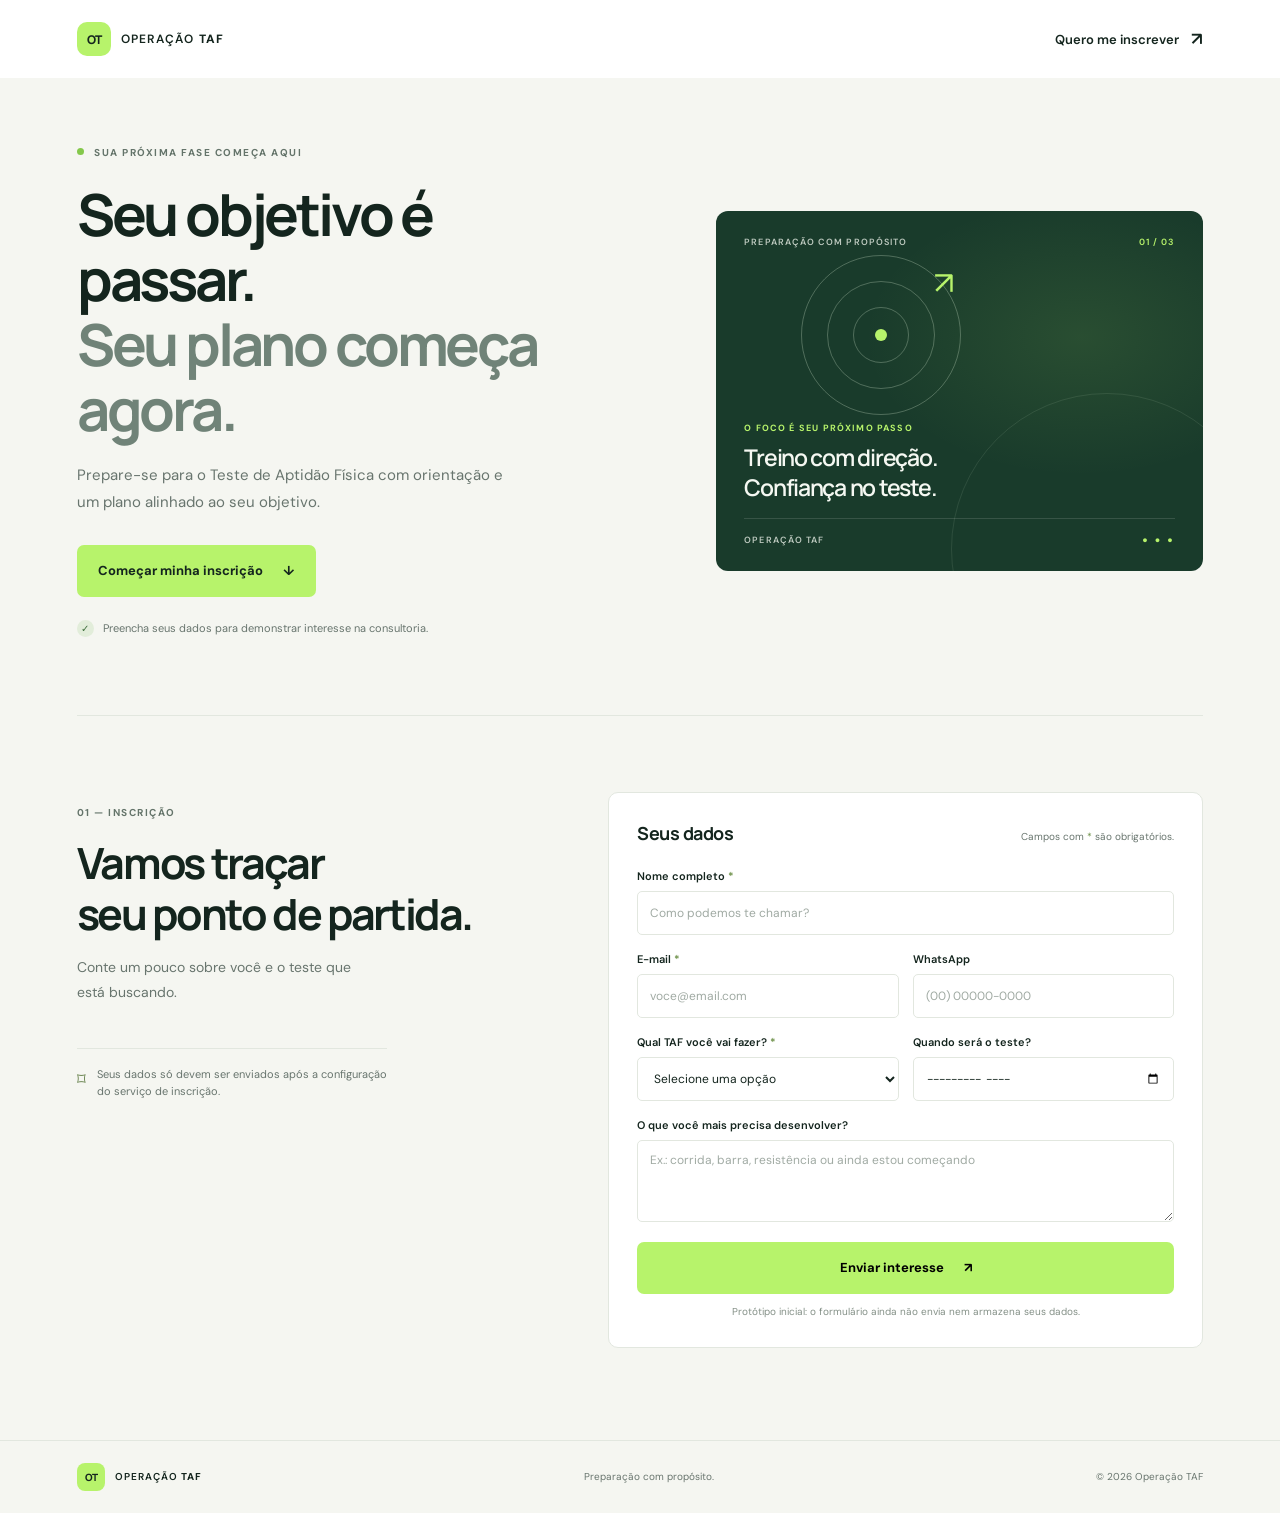
==== index.html @ 3fafdd6b "Criar protótipo inicial da inscrição" ====
<!doctype html>
<html lang="pt-BR">
  <head>
    <meta charset="UTF-8" />
    <meta name="viewport" content="width=device-width, initial-scale=1.0" />
    <meta
      name="description"
      content="Inscreva-se para receber orientação na sua preparação para o TAF."
    />
    <title>Operação TAF | Inscrição</title>
    <link rel="preconnect" href="https://fonts.googleapis.com" />
    <link rel="preconnect" href="https://fonts.gstatic.com" crossorigin />
    <link
      href="https://fonts.googleapis.com/css2?family=DM+Sans:wght@400;500;600;700&family=Manrope:wght@400;500;600;700;800&display=swap"
      rel="stylesheet"
    />
    <link rel="stylesheet" href="styles.css" />
    <script src="app.js" defer></script>
  </head>
  <body>
    <header class="site-header">
      <a class="brand" href="#" aria-label="Operação TAF - início">
        <span class="brand-mark" aria-hidden="true">OT</span>
        <span>OPERAÇÃO <strong>TAF</strong></span>
      </a>
      <a class="header-link" href="#inscricao">Quero me inscrever <span aria-hidden="true">↗</span></a>
    </header>

    <main>
      <section class="hero">
        <div class="hero-copy">
          <p class="eyebrow"><span class="status-dot"></span> SUA PRÓXIMA FASE COMEÇA AQUI</p>
          <h1>Seu objetivo é passar.<br /><span>Seu plano começa agora.</span></h1>
          <p class="hero-description">
            Prepare-se para o Teste de Aptidão Física com orientação e um plano
            alinhado ao seu objetivo.
          </p>
          <a class="button button-primary" href="#inscricao">
            Começar minha inscrição <span aria-hidden="true">↓</span>
          </a>
          <div class="hero-note">
            <span class="note-icon" aria-hidden="true">✓</span>
            <span>Preencha seus dados para demonstrar interesse na consultoria.</span>
          </div>
        </div>

        <aside class="hero-card" aria-label="Informações sobre a consultoria">
          <div class="card-topline"><span>PREPARAÇÃO COM PROPÓSITO</span><span>01 / 03</span></div>
          <div class="target-icon" aria-hidden="true">
            <span class="target-ring target-ring-outer"></span>
            <span class="target-ring target-ring-middle"></span>
            <span class="target-ring target-ring-inner"></span>
            <span class="target-center"></span>
            <span class="target-arrow">↗</span>
          </div>
          <p class="card-label">O FOCO É SEU PRÓXIMO PASSO</p>
          <h2>Treino com direção.<br />Confiança no teste.</h2>
          <div class="card-footer"><span>OPERAÇÃO TAF</span><span>● ● ●</span></div>
        </aside>
      </section>

      <section class="signup-section" id="inscricao">
        <div class="section-intro">
          <p class="eyebrow">01 — INSCRIÇÃO</p>
          <h2>Vamos traçar<br />seu ponto de partida.</h2>
          <p>Conte um pouco sobre você e o teste que está buscando.</p>
          <div class="privacy-note">
            <span aria-hidden="true">⌑</span>
            <span>Seus dados só devem ser enviados após a configuração do serviço de inscrição.</span>
          </div>
        </div>

        <form class="signup-form" id="signup-form">
          <div class="form-heading">
            <h3>Seus dados</h3>
            <p>Campos com <span aria-hidden="true">*</span> são obrigatórios.</p>
          </div>

          <label class="field">
            <span>Nome completo <span aria-hidden="true">*</span></span>
            <input name="name" autocomplete="name" placeholder="Como podemos te chamar?" required />
          </label>

          <div class="field-row">
            <label class="field">
              <span>E-mail <span aria-hidden="true">*</span></span>
              <input
                name="email"
                type="email"
                autocomplete="email"
                placeholder="voce@email.com"
                required
              />
            </label>
            <label class="field">
              <span>WhatsApp</span>
              <input
                name="phone"
                type="tel"
                autocomplete="tel"
                placeholder="(00) 00000-0000"
              />
            </label>
          </div>

          <div class="field-row">
            <label class="field">
              <span>Qual TAF você vai fazer? <span aria-hidden="true">*</span></span>
              <select name="exam" required>
                <option value="" disabled selected>Selecione uma opção</option>
                <option>Polícia Militar</option>
                <option>Polícia Civil</option>
                <option>Polícia Federal ou Rodoviária Federal</option>
                <option>Corpo de Bombeiros</option>
                <option>Forças Armadas</option>
                <option>Outro concurso</option>
                <option>Ainda estou pesquisando</option>
              </select>
            </label>
            <label class="field">
              <span>Quando será o teste?</span>
              <input name="exam-date" type="month" />
            </label>
          </div>

          <label class="field">
            <span>O que você mais precisa desenvolver?</span>
            <textarea
              name="goals"
              rows="3"
              placeholder="Ex.: corrida, barra, resistência ou ainda estou começando"
            ></textarea>
          </label>

          <button class="button button-submit" type="submit">
            Enviar interesse <span aria-hidden="true">↗</span>
          </button>
          <p class="form-status" id="form-status" role="status" aria-live="polite"></p>
          <p class="form-disclaimer">
            Protótipo inicial: o formulário ainda não envia nem armazena seus dados.
          </p>
        </form>
      </section>
    </main>

    <footer class="site-footer">
      <a class="brand footer-brand" href="#">
        <span class="brand-mark" aria-hidden="true">OT</span>
        <span>OPERAÇÃO <strong>TAF</strong></span>
      </a>
      <span>Preparação com propósito.</span>
      <span>© <span id="current-year"></span> Operação TAF</span>
    </footer>
  </body>
</html>
---- styles.css ----
:root {
  color-scheme: light;
  --ink: #14251e;
  --muted: #68756e;
  --green: #b7f36b;
  --green-dark: #193b2b;
  --paper: #f5f6f1;
  --line: #e2e7df;
  font-family: "DM Sans", sans-serif;
  font-synthesis: none;
  text-rendering: optimizeLegibility;
}

* {
  box-sizing: border-box;
}

html {
  scroll-behavior: smooth;
}

body {
  margin: 0;
  background: var(--paper);
  color: var(--ink);
}

a {
  color: inherit;
  text-decoration: none;
}

.site-header,
.site-footer {
  display: flex;
  align-items: center;
  justify-content: space-between;
  padding: 22px max(calc((100vw - 1160px) / 2), 6vw);
}

.site-header {
  background: #fff;
}

.brand {
  display: inline-flex;
  align-items: center;
  gap: 10px;
  font-size: 12px;
  font-weight: 600;
  letter-spacing: 0.1em;
}

.brand strong {
  font-weight: 800;
}

.brand-mark {
  display: grid;
  width: 34px;
  height: 34px;
  place-items: center;
  border-radius: 10px;
  background: var(--green);
  color: var(--ink);
  font-family: "Manrope", sans-serif;
  font-size: 12px;
  font-weight: 800;
  letter-spacing: -0.08em;
}

.header-link {
  display: inline-flex;
  gap: 12px;
  align-items: center;
  font-size: 13px;
  font-weight: 600;
}

.header-link span {
  font-size: 18px;
}

.hero,
.signup-section {
  width: min(1160px, 88vw);
  margin: 0 auto;
}

.hero {
  display: grid;
  grid-template-columns: 1.05fr 0.95fr;
  align-items: center;
  gap: 9%;
  min-height: 570px;
  padding: 68px 0 78px;
}

.eyebrow {
  margin: 0 0 23px;
  color: #64746a;
  font-size: 10px;
  font-weight: 700;
  letter-spacing: 0.15em;
}

.status-dot {
  display: inline-block;
  width: 7px;
  height: 7px;
  margin-right: 7px;
  border-radius: 50%;
  background: #84c84b;
  vertical-align: 1px;
}

h1,
h2,
h3,
p {
  margin-top: 0;
}

h1,
.section-intro h2,
.hero-card h2 {
  font-family: "Manrope", sans-serif;
  letter-spacing: -0.055em;
}

h1 {
  margin-bottom: 20px;
  font-size: clamp(38px, 5vw, 58px);
  font-weight: 700;
  line-height: 1.12;
}

h1 span {
  color: #708378;
}

.hero-description {
  max-width: 430px;
  margin-bottom: 29px;
  color: var(--muted);
  font-size: 15px;
  line-height: 1.8;
}

.button {
  display: inline-flex;
  min-height: 52px;
  align-items: center;
  justify-content: center;
  gap: 20px;
  border: 0;
  border-radius: 7px;
  cursor: pointer;
  font: inherit;
  font-size: 13px;
  font-weight: 700;
  transition: transform 160ms ease, background 160ms ease;
}

.button:hover {
  transform: translateY(-2px);
}

.button-primary {
  padding: 0 21px;
  background: var(--green);
}

.button-primary:hover,
.button-submit:hover {
  background: #a7e95a;
}

.hero-note {
  display: flex;
  align-items: center;
  gap: 9px;
  margin-top: 23px;
  color: var(--muted);
  font-size: 11px;
}

.note-icon {
  display: grid;
  width: 17px;
  height: 17px;
  place-items: center;
  border-radius: 50%;
  background: #e2edda;
  color: #3e6e3c;
  font-size: 10px;
}

.hero-card {
  position: relative;
  display: flex;
  min-height: 360px;
  flex-direction: column;
  justify-content: space-between;
  overflow: hidden;
  padding: 25px 28px;
  border-radius: 12px;
  background:
    radial-gradient(ellipse at 75% 35%, rgb(183 243 107 / 10%), transparent 42%),
    #193b2b;
  color: #f5f8f2;
}

.hero-card::after {
  position: absolute;
  right: -60px;
  bottom: -134px;
  width: 310px;
  height: 310px;
  border: 1px solid rgb(226 245 215 / 10%);
  border-radius: 50%;
  content: "";
}

.card-topline,
.card-footer {
  display: flex;
  justify-content: space-between;
  color: #bdc9bf;
  font-size: 9px;
  font-weight: 600;
  letter-spacing: 0.12em;
}

.card-topline span:last-child {
  color: var(--green);
}

.target-icon {
  position: relative;
  width: 170px;
  height: 170px;
  margin: 0 auto 0 12%;
}

.target-ring,
.target-center {
  position: absolute;
  top: 50%;
  left: 50%;
  border: 1px solid rgb(222 239 215 / 28%);
  border-radius: 50%;
  transform: translate(-50%, -50%);
}

.target-ring-outer {
  width: 160px;
  height: 160px;
}

.target-ring-middle {
  width: 108px;
  height: 108px;
}

.target-ring-inner {
  width: 56px;
  height: 56px;
}

.target-center {
  width: 12px;
  height: 12px;
  border: 0;
  background: var(--green);
}

.target-arrow {
  position: absolute;
  top: 12px;
  right: 12px;
  color: var(--green);
  font-size: 32px;
}

.card-label {
  margin: 0 0 8px;
  color: var(--green);
  font-size: 9px;
  font-weight: 700;
  letter-spacing: 0.13em;
}

.hero-card h2 {
  margin-bottom: 14px;
  font-size: 23px;
  font-weight: 600;
  line-height: 1.3;
}

.card-footer {
  padding-top: 15px;
  border-top: 1px solid rgb(255 255 255 / 13%);
}

.card-footer span:last-child {
  color: var(--green);
  letter-spacing: 0.28em;
}

.signup-section {
  display: grid;
  grid-template-columns: 0.8fr 1.2fr;
  gap: 12%;
  padding: 76px 0 92px;
  border-top: 1px solid var(--line);
}

.section-intro {
  padding-top: 14px;
}

.section-intro .eyebrow {
  margin-bottom: 19px;
}

.section-intro h2 {
  margin-bottom: 16px;
  font-size: clamp(32px, 4vw, 43px);
  font-weight: 700;
  line-height: 1.18;
}

.section-intro > p:not(.eyebrow) {
  max-width: 300px;
  color: var(--muted);
  font-size: 14px;
  line-height: 1.8;
}

.privacy-note {
  display: flex;
  max-width: 310px;
  gap: 11px;
  margin-top: 42px;
  padding-top: 17px;
  border-top: 1px solid var(--line);
  color: var(--muted);
  font-size: 11px;
  line-height: 1.6;
}

.privacy-note span:first-child {
  color: #68834e;
  font-size: 17px;
}

.signup-form {
  padding: 28px;
  border: 1px solid var(--line);
  border-radius: 10px;
  background: #fff;
}

.form-heading {
  display: flex;
  align-items: baseline;
  justify-content: space-between;
  gap: 12px;
  margin-bottom: 24px;
}

.form-heading h3 {
  margin-bottom: 0;
  font-family: "Manrope", sans-serif;
  font-size: 18px;
  letter-spacing: -0.03em;
}

.form-heading p,
.form-heading p span {
  margin-bottom: 0;
  color: var(--muted);
  font-size: 10px;
}

.form-heading p span,
.field > span span {
  color: #688d42;
}

.field-row {
  display: grid;
  grid-template-columns: 1fr 1fr;
  gap: 14px;
}

.field {
  display: flex;
  min-width: 0;
  flex-direction: column;
  gap: 8px;
  margin-bottom: 17px;
}

.field > span {
  font-size: 11px;
  font-weight: 600;
}

.field input,
.field select,
.field textarea {
  width: 100%;
  min-height: 44px;
  padding: 11px 12px;
  border: 1px solid #e2e7df;
  border-radius: 5px;
  outline: none;
  background: #fff;
  color: var(--ink);
  font: inherit;
  font-size: 12px;
}

.field textarea {
  min-height: 82px;
  resize: vertical;
}

.field input::placeholder,
.field textarea::placeholder {
  color: #a0aaa3;
}

.field input:focus,
.field select:focus,
.field textarea:focus {
  border-color: #8ebc5d;
  box-shadow: 0 0 0 3px rgb(142 188 93 / 15%);
}

.button-submit {
  width: 100%;
  margin-top: 3px;
  background: var(--green);
}

.form-status {
  margin: 12px 0 0;
  color: #8a4c23;
  font-size: 12px;
  line-height: 1.5;
}

.form-status:empty {
  display: none;
}

.form-disclaimer {
  margin: 10px 0 0;
  color: #849087;
  font-size: 10px;
  line-height: 1.5;
  text-align: center;
}

.site-footer {
  border-top: 1px solid var(--line);
  color: var(--muted);
  font-size: 10px;
}

.footer-brand {
  color: var(--ink);
  font-size: 10px;
}

.footer-brand .brand-mark {
  width: 28px;
  height: 28px;
  border-radius: 8px;
  font-size: 10px;
}

@media (max-width: 760px) {
  .site-header,
  .site-footer {
    padding-right: 6vw;
    padding-left: 6vw;
  }

  .hero {
    grid-template-columns: 1fr;
    gap: 40px;
    padding-top: 55px;
  }

  .hero-card {
    min-height: 330px;
  }

  .signup-section {
    grid-template-columns: 1fr;
    gap: 30px;
    padding: 58px 0 70px;
  }

  .privacy-note {
    margin-top: 24px;
  }
}

@media (max-width: 480px) {
  .header-link {
    font-size: 11px;
  }

  .brand {
    font-size: 10px;
  }

  .brand-mark {
    width: 30px;
    height: 30px;
  }

  .hero {
    min-height: auto;
    padding-bottom: 54px;
  }

  .hero-card {
    min-height: 310px;
    padding: 22px;
  }

  .field-row {
    grid-template-columns: 1fr;
    gap: 0;
  }

  .signup-form {
    padding: 20px;
  }

  .form-heading {
    align-items: flex-start;
    flex-direction: column;
    gap: 7px;
  }

  .site-footer {
    flex-wrap: wrap;
    gap: 13px;
  }
}

@media (prefers-reduced-motion: reduce) {
  *,
  *::before,
  *::after {
    scroll-behavior: auto !important;
    transition-duration: 0.01ms !important;
  }
}
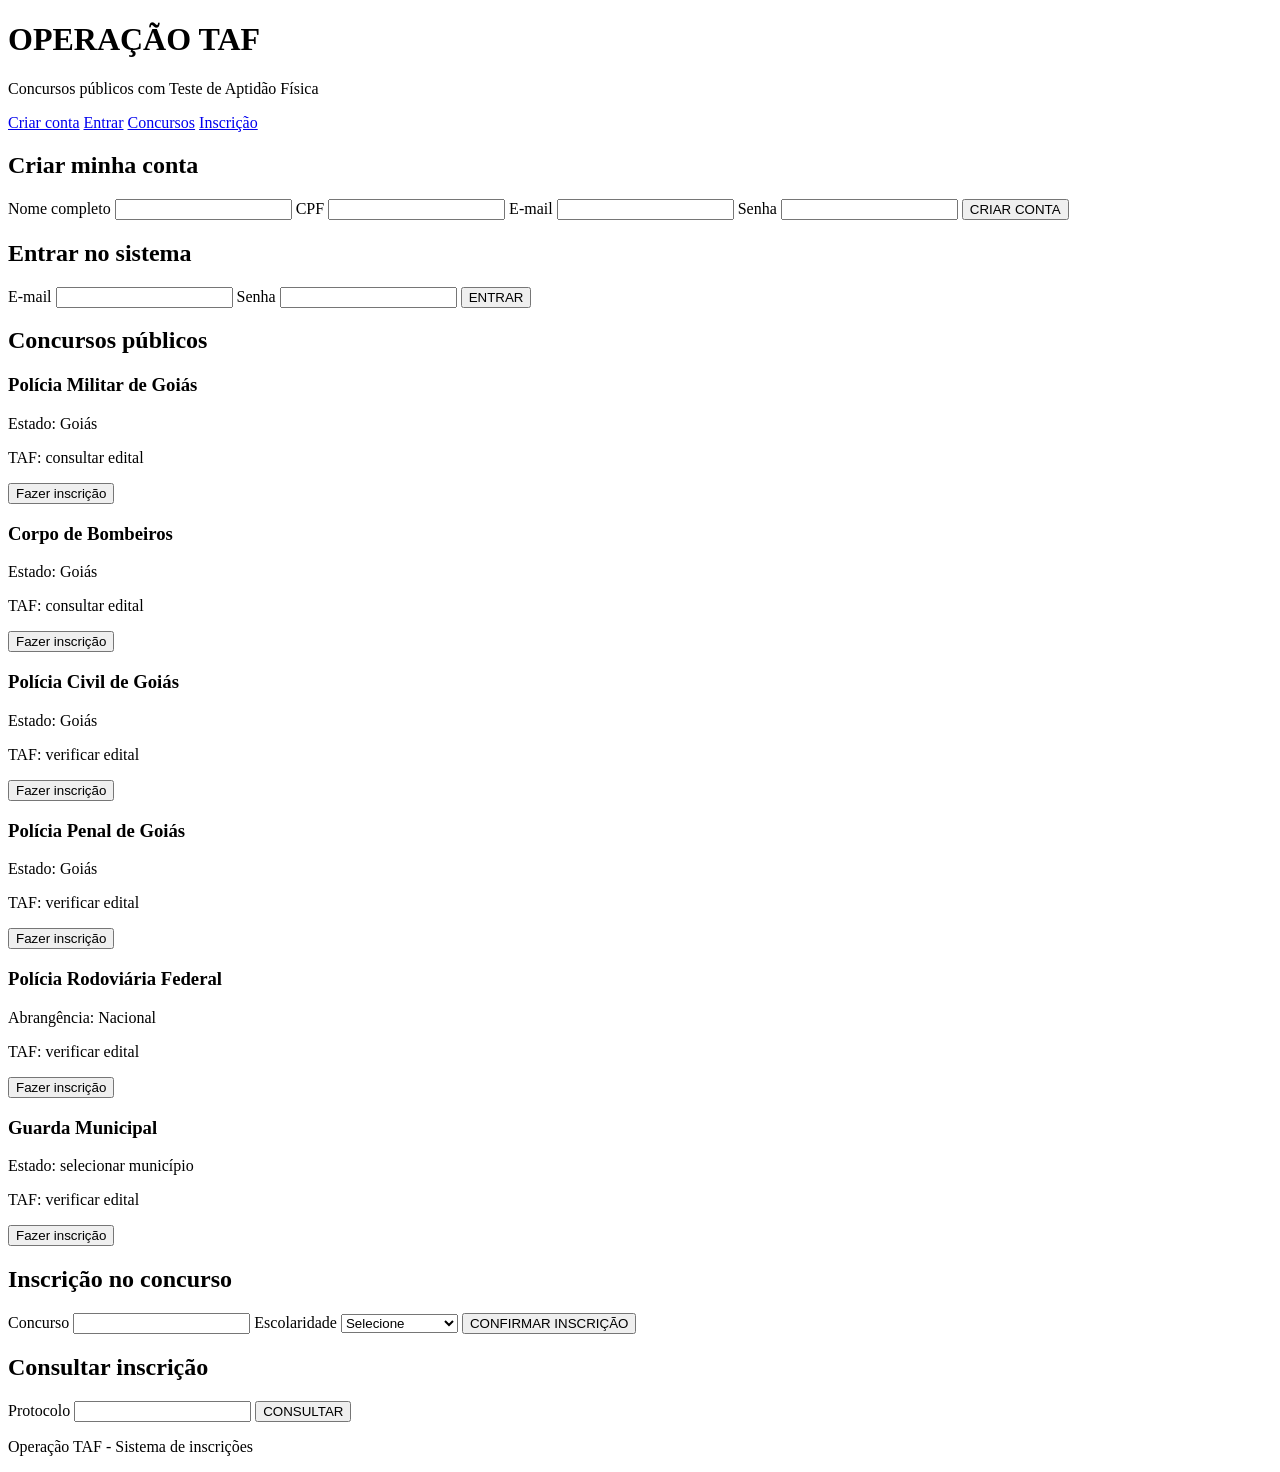
==== commit ef072d28: "Atualizar página com lista de concursos TAF" ====
--- a/index.html
+++ b/index.html
@@ -1,155 +1,210 @@
-<!doctype html>
+
+<!DOCTYPE html>
 <html lang="pt-BR">
-  <head>
-    <meta charset="UTF-8" />
-    <meta name="viewport" content="width=device-width, initial-scale=1.0" />
-    <meta
-      name="description"
-      content="Inscreva-se para receber orientação na sua preparação para o TAF."
-    />
-    <title>Operação TAF | Inscrição</title>
-    <link rel="preconnect" href="https://fonts.googleapis.com" />
-    <link rel="preconnect" href="https://fonts.gstatic.com" crossorigin />
-    <link
-      href="https://fonts.googleapis.com/css2?family=DM+Sans:wght@400;500;600;700&family=Manrope:wght@400;500;600;700;800&display=swap"
-      rel="stylesheet"
-    />
-    <link rel="stylesheet" href="styles.css" />
-    <script src="app.js" defer></script>
-  </head>
-  <body>
-    <header class="site-header">
-      <a class="brand" href="#" aria-label="Operação TAF - início">
-        <span class="brand-mark" aria-hidden="true">OT</span>
-        <span>OPERAÇÃO <strong>TAF</strong></span>
-      </a>
-      <a class="header-link" href="#inscricao">Quero me inscrever <span aria-hidden="true">↗</span></a>
-    </header>
-
-    <main>
-      <section class="hero">
-        <div class="hero-copy">
-          <p class="eyebrow"><span class="status-dot"></span> SUA PRÓXIMA FASE COMEÇA AQUI</p>
-          <h1>Seu objetivo é passar.<br /><span>Seu plano começa agora.</span></h1>
-          <p class="hero-description">
-            Prepare-se para o Teste de Aptidão Física com orientação e um plano
-            alinhado ao seu objetivo.
-          </p>
-          <a class="button button-primary" href="#inscricao">
-            Começar minha inscrição <span aria-hidden="true">↓</span>
-          </a>
-          <div class="hero-note">
-            <span class="note-icon" aria-hidden="true">✓</span>
-            <span>Preencha seus dados para demonstrar interesse na consultoria.</span>
-          </div>
-        </div>
-
-        <aside class="hero-card" aria-label="Informações sobre a consultoria">
-          <div class="card-topline"><span>PREPARAÇÃO COM PROPÓSITO</span><span>01 / 03</span></div>
-          <div class="target-icon" aria-hidden="true">
-            <span class="target-ring target-ring-outer"></span>
-            <span class="target-ring target-ring-middle"></span>
-            <span class="target-ring target-ring-inner"></span>
-            <span class="target-center"></span>
-            <span class="target-arrow">↗</span>
-          </div>
-          <p class="card-label">O FOCO É SEU PRÓXIMO PASSO</p>
-          <h2>Treino com direção.<br />Confiança no teste.</h2>
-          <div class="card-footer"><span>OPERAÇÃO TAF</span><span>● ● ●</span></div>
-        </aside>
-      </section>
-
-      <section class="signup-section" id="inscricao">
-        <div class="section-intro">
-          <p class="eyebrow">01 — INSCRIÇÃO</p>
-          <h2>Vamos traçar<br />seu ponto de partida.</h2>
-          <p>Conte um pouco sobre você e o teste que está buscando.</p>
-          <div class="privacy-note">
-            <span aria-hidden="true">⌑</span>
-            <span>Seus dados só devem ser enviados após a configuração do serviço de inscrição.</span>
-          </div>
-        </div>
-
-        <form class="signup-form" id="signup-form">
-          <div class="form-heading">
-            <h3>Seus dados</h3>
-            <p>Campos com <span aria-hidden="true">*</span> são obrigatórios.</p>
-          </div>
-
-          <label class="field">
-            <span>Nome completo <span aria-hidden="true">*</span></span>
-            <input name="name" autocomplete="name" placeholder="Como podemos te chamar?" required />
-          </label>
-
-          <div class="field-row">
-            <label class="field">
-              <span>E-mail <span aria-hidden="true">*</span></span>
-              <input
-                name="email"
-                type="email"
-                autocomplete="email"
-                placeholder="voce@email.com"
-                required
-              />
-            </label>
-            <label class="field">
-              <span>WhatsApp</span>
-              <input
-                name="phone"
-                type="tel"
-                autocomplete="tel"
-                placeholder="(00) 00000-0000"
-              />
-            </label>
-          </div>
-
-          <div class="field-row">
-            <label class="field">
-              <span>Qual TAF você vai fazer? <span aria-hidden="true">*</span></span>
-              <select name="exam" required>
-                <option value="" disabled selected>Selecione uma opção</option>
-                <option>Polícia Militar</option>
-                <option>Polícia Civil</option>
-                <option>Polícia Federal ou Rodoviária Federal</option>
-                <option>Corpo de Bombeiros</option>
-                <option>Forças Armadas</option>
-                <option>Outro concurso</option>
-                <option>Ainda estou pesquisando</option>
-              </select>
-            </label>
-            <label class="field">
-              <span>Quando será o teste?</span>
-              <input name="exam-date" type="month" />
-            </label>
-          </div>
-
-          <label class="field">
-            <span>O que você mais precisa desenvolver?</span>
-            <textarea
-              name="goals"
-              rows="3"
-              placeholder="Ex.: corrida, barra, resistência ou ainda estou começando"
-            ></textarea>
-          </label>
-
-          <button class="button button-submit" type="submit">
-            Enviar interesse <span aria-hidden="true">↗</span>
-          </button>
-          <p class="form-status" id="form-status" role="status" aria-live="polite"></p>
-          <p class="form-disclaimer">
-            Protótipo inicial: o formulário ainda não envia nem armazena seus dados.
-          </p>
-        </form>
-      </section>
-    </main>
-
-    <footer class="site-footer">
-      <a class="brand footer-brand" href="#">
-        <span class="brand-mark" aria-hidden="true">OT</span>
-        <span>OPERAÇÃO <strong>TAF</strong></span>
-      </a>
-      <span>Preparação com propósito.</span>
-      <span>© <span id="current-year"></span> Operação TAF</span>
-    </footer>
-  </body>
+<head>
+    <meta charset="UTF-8">
+    <meta name="viewport" content="width=device-width, initial-scale=1.0">
+
+    <title>Operação TAF</title>
+
+    <link rel="stylesheet" href="style.css">
+</head>
+
+<body>
+
+<header>
+    <h1>OPERAÇÃO <span>TAF</span></h1>
+    <p>Concursos públicos com Teste de Aptidão Física</p>
+</header>
+
+<nav>
+    <a href="#cadastro">Criar conta</a>
+    <a href="#login">Entrar</a>
+    <a href="#concursos">Concursos</a>
+    <a href="#inscricao">Inscrição</a>
+</nav>
+
+<main>
+
+    <!-- CADASTRO PRÓPRIO -->
+    <section id="cadastro">
+        <h2>Criar minha conta</h2>
+
+        <form id="formCadastro">
+
+            <label>Nome completo</label>
+            <input name="nome" required>
+
+            <label>CPF</label>
+            <input name="cpf" required maxlength="14">
+
+            <label>E-mail</label>
+            <input name="email" type="email" required>
+
+            <label>Senha</label>
+            <input name="senha" type="password"
+                   minlength="8" required>
+
+            <button type="submit">
+                CRIAR CONTA
+            </button>
+
+        </form>
+
+        <div id="mensagemCadastro"></div>
+    </section>
+
+    <!-- LOGIN PRÓPRIO -->
+    <section id="login">
+        <h2>Entrar no sistema</h2>
+
+        <form id="formLogin">
+
+            <label>E-mail</label>
+            <input name="email" type="email" required>
+
+            <label>Senha</label>
+            <input name="senha" type="password" required>
+
+            <button type="submit">
+                ENTRAR
+            </button>
+
+        </form>
+
+        <div id="mensagemLogin"></div>
+    </section>
+
+    <!-- CONCURSOS -->
+    <section id="concursos">
+        <h2>Concursos públicos</h2>
+
+        <article class="card">
+            <h3>Polícia Militar de Goiás</h3>
+            <p>Estado: Goiás</p>
+            <p>TAF: consultar edital</p>
+
+            <button onclick="selecionarConcurso(
+                'Polícia Militar de Goiás'
+            )">
+                Fazer inscrição
+            </button>
+        </article>
+
+        <article class="card">
+            <h3>Corpo de Bombeiros</h3>
+            <p>Estado: Goiás</p>
+            <p>TAF: consultar edital</p>
+
+            <button onclick="selecionarConcurso(
+                'Corpo de Bombeiros'
+            )">
+                Fazer inscrição
+            </button>
+        </article>
+
+        <article class="card">
+            <h3>Polícia Civil de Goiás</h3>
+            <p>Estado: Goiás</p>
+            <p>TAF: verificar edital</p>
+
+            <button onclick="selecionarConcurso(
+                'Polícia Civil de Goiás'
+            )">
+                Fazer inscrição
+            </button>
+        </article>
+
+        <article class="card">
+            <h3>Polícia Penal de Goiás</h3>
+            <p>Estado: Goiás</p>
+            <p>TAF: verificar edital</p>
+
+            <button onclick="selecionarConcurso(
+                'Polícia Penal de Goiás'
+            )">
+                Fazer inscrição
+            </button>
+        </article>
+
+        <article class="card">
+            <h3>Polícia Rodoviária Federal</h3>
+            <p>Abrangência: Nacional</p>
+            <p>TAF: verificar edital</p>
+
+            <button onclick="selecionarConcurso(
+                'Polícia Rodoviária Federal'
+            )">
+                Fazer inscrição
+            </button>
+        </article>
+
+        <article class="card">
+            <h3>Guarda Municipal</h3>
+            <p>Estado: selecionar município</p>
+            <p>TAF: verificar edital</p>
+
+            <button onclick="selecionarConcurso(
+                'Guarda Municipal'
+            )">
+                Fazer inscrição
+            </button>
+        </article>
+    </section>
+
+    <!-- INSCRIÇÃO -->
+    <section id="inscricao">
+        <h2>Inscrição no concurso</h2>
+
+        <form id="formInscricao">
+
+            <label>Concurso</label>
+            <input id="concurso" name="concurso"
+                   readonly required>
+
+            <label>Escolaridade</label>
+
+            <select name="escolaridade" required>
+                <option value="">Selecione</option>
+                <option>Ensino Médio</option>
+                <option>Ensino Superior</option>
+            </select>
+
+            <button type="submit">
+                CONFIRMAR INSCRIÇÃO
+            </button>
+
+        </form>
+
+        <div id="mensagemInscricao"></div>
+    </section>
+
+    <!-- CONSULTA -->
+    <section id="consulta">
+        <h2>Consultar inscrição</h2>
+
+        <form id="formConsulta">
+
+            <label>Protocolo</label>
+
+            <input name="protocolo" required>
+
+            <button type="submit">
+                CONSULTAR
+            </button>
+
+        </form>
+
+        <div id="resultadoConsulta"></div>
+    </section>
+
+</main>
+
+<footer>
+    <p>Operação TAF - Sistema de inscrições</p>
+</footer>
+
+<script src="script.js"></script>
+
+</body>
 </html>
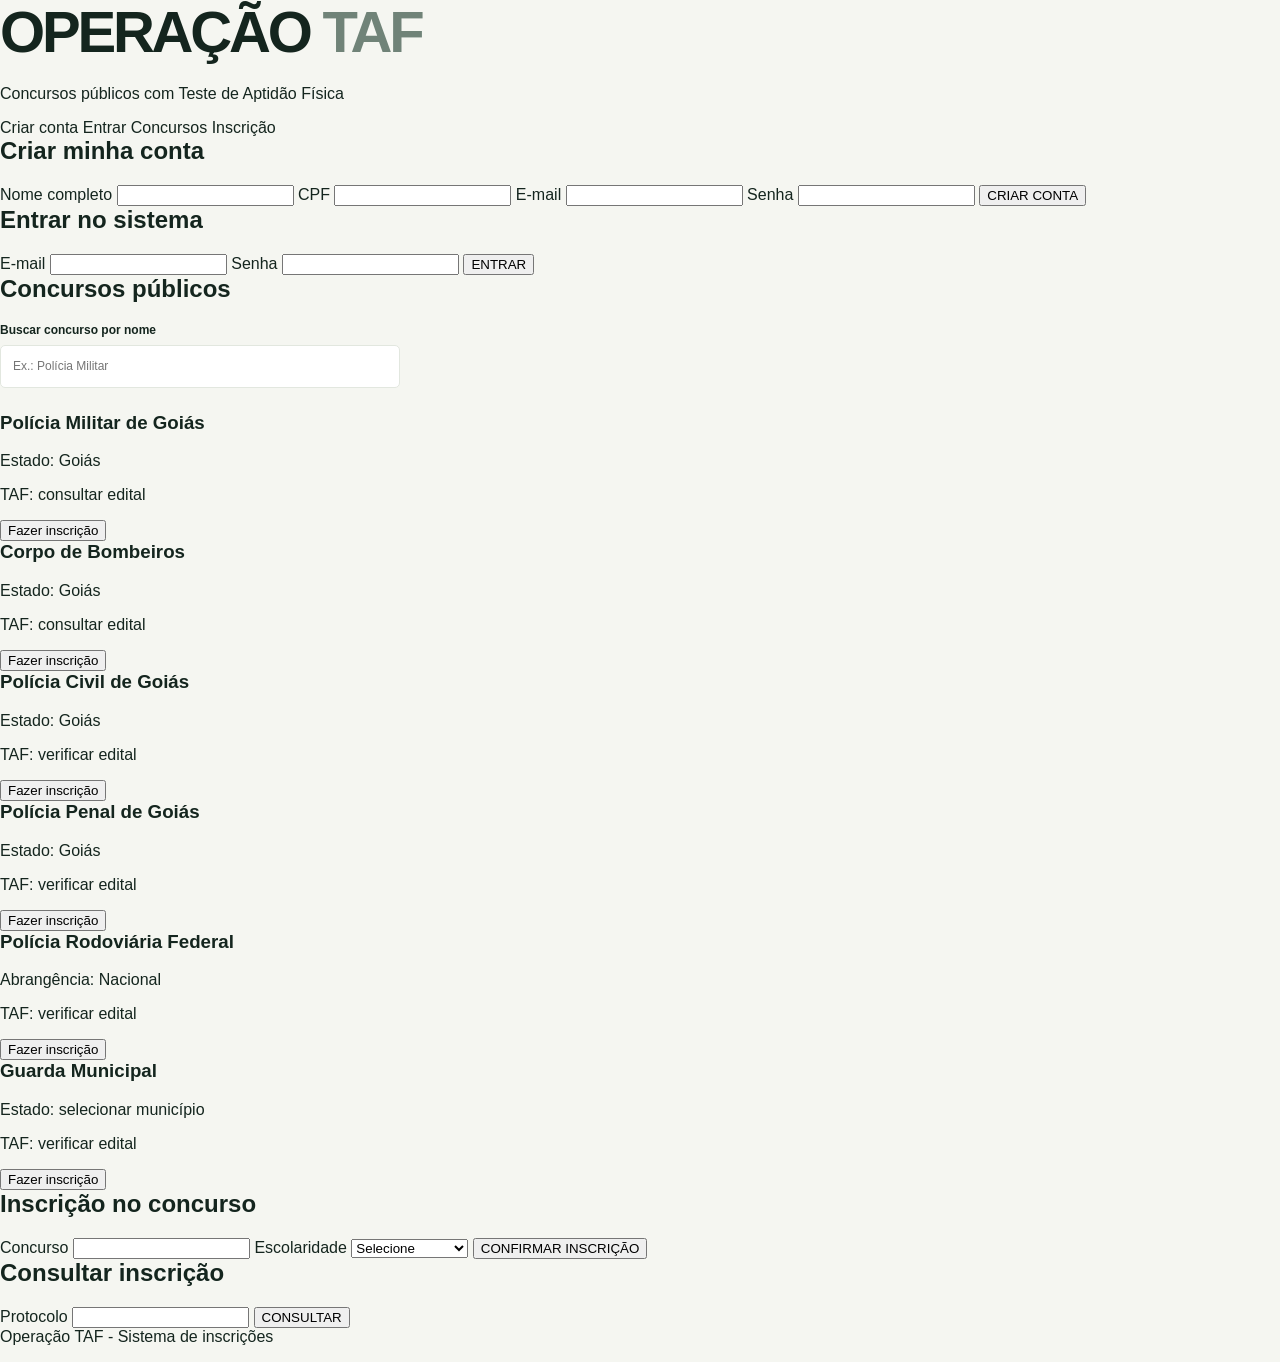
==== commit 3ec2df7e: "Adicionar busca por nome de concurso" ====
--- a/index.html
+++ b/index.html
@@ -7,7 +7,7 @@
 
     <title>Operação TAF</title>
 
-    <link rel="stylesheet" href="style.css">
+    <link rel="stylesheet" href="styles.css">
 </head>
 
 <body>
@@ -204,7 +204,7 @@
     <p>Operação TAF - Sistema de inscrições</p>
 </footer>
 
-<script src="script.js"></script>
+<script src="app.js"></script>
 
 </body>
 </html>
--- a/styles.css
+++ b/styles.css
@@ -0,0 +1,647 @@
+:root {
+  color-scheme: light;
+  --ink: #14251e;
+  --muted: #68756e;
+  --green: #b7f36b;
+  --green-dark: #193b2b;
+  --paper: #f5f6f1;
+  --line: #e2e7df;
+  font-family: "DM Sans", sans-serif;
+  font-synthesis: none;
+  text-rendering: optimizeLegibility;
+}
+
+* {
+  box-sizing: border-box;
+}
+
+html {
+  scroll-behavior: smooth;
+}
+
+body {
+  margin: 0;
+  background: var(--paper);
+  color: var(--ink);
+}
+
+a {
+  color: inherit;
+  text-decoration: none;
+}
+
+.site-header,
+.site-footer {
+  display: flex;
+  align-items: center;
+  justify-content: space-between;
+  gap: 24px;
+  padding: 20px max(calc((100vw - 1160px) / 2), 6vw);
+}
+
+.site-header {
+  background: #fff;
+}
+
+.brand {
+  display: inline-flex;
+  flex-shrink: 0;
+  align-items: center;
+  gap: 10px;
+  font-size: 12px;
+  font-weight: 600;
+  letter-spacing: 0.1em;
+}
+
+.brand strong {
+  font-weight: 800;
+}
+
+.brand-mark,
+.about-mark {
+  display: grid;
+  width: 36px;
+  height: 36px;
+  place-items: center;
+  border-radius: 10px;
+  background: var(--green);
+  color: var(--ink);
+  font-family: "Manrope", sans-serif;
+  font-size: 12px;
+  font-weight: 800;
+  letter-spacing: -0.08em;
+}
+
+.site-nav {
+  display: flex;
+  flex-wrap: wrap;
+  gap: 30px;
+  color: #536159;
+  font-size: 13px;
+  font-weight: 600;
+}
+
+.site-nav a:hover,
+.official-link:hover {
+  color: #4d792a;
+}
+
+.hero,
+.contests-section,
+.about-section {
+  width: min(1160px, 88vw);
+  margin: 0 auto;
+}
+
+.hero {
+  display: grid;
+  grid-template-columns: 1.05fr 0.95fr;
+  align-items: center;
+  gap: 9%;
+  min-height: 530px;
+  padding: 68px 0 78px;
+}
+
+.eyebrow {
+  margin: 0 0 18px;
+  color: #64746a;
+  font-size: 10px;
+  font-weight: 700;
+  letter-spacing: 0.15em;
+}
+
+.status-dot {
+  display: inline-block;
+  width: 7px;
+  height: 7px;
+  margin-right: 7px;
+  border-radius: 50%;
+  background: #84c84b;
+  vertical-align: 1px;
+}
+
+h1,
+h2,
+h3,
+p {
+  margin-top: 0;
+}
+
+h1,
+.section-heading h2,
+.about-section h2,
+.hero-card h2 {
+  font-family: "Manrope", sans-serif;
+  letter-spacing: -0.055em;
+}
+
+h1 {
+  margin-bottom: 20px;
+  font-size: clamp(38px, 5vw, 58px);
+  font-weight: 700;
+  line-height: 1.12;
+}
+
+h1 span {
+  color: #708378;
+}
+
+.hero-description {
+  max-width: 440px;
+  margin-bottom: 29px;
+  color: var(--muted);
+  font-size: 15px;
+  line-height: 1.8;
+}
+
+.button {
+  display: inline-flex;
+  min-height: 52px;
+  align-items: center;
+  justify-content: center;
+  gap: 20px;
+  border-radius: 7px;
+  font-size: 13px;
+  font-weight: 700;
+  transition: transform 160ms ease, background 160ms ease;
+}
+
+.button-primary {
+  padding: 0 21px;
+  background: var(--green);
+}
+
+.button-primary:hover {
+  transform: translateY(-2px);
+  background: #a7e95a;
+}
+
+.hero-note {
+  display: flex;
+  align-items: center;
+  gap: 9px;
+  margin: 23px 0 0;
+  color: var(--muted);
+  font-size: 11px;
+}
+
+.note-icon {
+  display: grid;
+  width: 17px;
+  height: 17px;
+  flex-shrink: 0;
+  place-items: center;
+  border-radius: 50%;
+  background: #e2edda;
+  color: #3e6e3c;
+  font-size: 10px;
+}
+
+.hero-card {
+  position: relative;
+  display: flex;
+  min-height: 360px;
+  flex-direction: column;
+  justify-content: space-between;
+  overflow: hidden;
+  padding: 25px 28px;
+  border-radius: 12px;
+  background:
+    radial-gradient(ellipse at 75% 35%, rgb(183 243 107 / 10%), transparent 42%),
+    var(--green-dark);
+  color: #f5f8f2;
+}
+
+.hero-card::after {
+  position: absolute;
+  right: -60px;
+  bottom: -134px;
+  width: 310px;
+  height: 310px;
+  border: 1px solid rgb(226 245 215 / 10%);
+  border-radius: 50%;
+  content: "";
+}
+
+.card-topline,
+.card-footer {
+  display: flex;
+  justify-content: space-between;
+  color: #bdc9bf;
+  font-size: 9px;
+  font-weight: 600;
+  letter-spacing: 0.12em;
+}
+
+.card-topline span:last-child,
+.card-footer span:last-child {
+  color: var(--green);
+}
+
+.target-icon {
+  position: relative;
+  width: 170px;
+  height: 170px;
+  margin: 0 auto 0 12%;
+}
+
+.target-ring,
+.target-center {
+  position: absolute;
+  top: 50%;
+  left: 50%;
+  border: 1px solid rgb(222 239 215 / 28%);
+  border-radius: 50%;
+  transform: translate(-50%, -50%);
+}
+
+.target-ring-outer {
+  width: 160px;
+  height: 160px;
+}
+
+.target-ring-middle {
+  width: 108px;
+  height: 108px;
+}
+
+.target-ring-inner {
+  width: 56px;
+  height: 56px;
+}
+
+.target-center {
+  width: 12px;
+  height: 12px;
+  border: 0;
+  background: var(--green);
+}
+
+.target-arrow {
+  position: absolute;
+  top: 12px;
+  right: 12px;
+  color: var(--green);
+  font-size: 32px;
+}
+
+.card-label {
+  margin: 0 0 8px;
+  color: var(--green);
+  font-size: 9px;
+  font-weight: 700;
+  letter-spacing: 0.13em;
+}
+
+.hero-card h2 {
+  margin-bottom: 14px;
+  font-size: 23px;
+  font-weight: 600;
+  line-height: 1.3;
+}
+
+.card-footer {
+  padding-top: 15px;
+  border-top: 1px solid rgb(255 255 255 / 13%);
+}
+
+.contests-section {
+  padding: 76px 0 86px;
+  border-top: 1px solid var(--line);
+}
+
+.section-heading {
+  display: flex;
+  align-items: end;
+  justify-content: space-between;
+  gap: 24px;
+  margin-bottom: 28px;
+}
+
+.section-heading .eyebrow {
+  margin-bottom: 12px;
+}
+
+.section-heading h2,
+.about-section h2 {
+  margin-bottom: 10px;
+  font-size: clamp(30px, 4vw, 42px);
+  line-height: 1.15;
+}
+
+.section-heading > div > p:last-child {
+  margin-bottom: 0;
+  color: var(--muted);
+  font-size: 13px;
+  line-height: 1.7;
+}
+
+.filter-field {
+  display: flex;
+  min-width: 190px;
+  flex-direction: column;
+  gap: 8px;
+  color: var(--ink);
+  font-size: 11px;
+  font-weight: 600;
+}
+
+.filter-field select {
+  min-height: 43px;
+  padding: 0 12px;
+  border: 1px solid var(--line);
+  border-radius: 5px;
+  background: #fff;
+  color: var(--ink);
+  font: inherit;
+  font-weight: 400;
+}
+
+.filter-field select:focus {
+  border-color: #8ebc5d;
+  outline: 3px solid rgb(142 188 93 / 15%);
+}
+
+.contest-grid {
+  display: grid;
+  grid-template-columns: repeat(3, minmax(0, 1fr));
+  gap: 17px;
+}
+
+.contest-card {
+  display: flex;
+  min-width: 0;
+  flex-direction: column;
+  padding: 22px;
+  border: 1px solid var(--line);
+  border-radius: 9px;
+  background: #fff;
+  transition: transform 160ms ease, box-shadow 160ms ease;
+}
+
+.contest-search-label {
+  display: flex;
+  max-width: 400px;
+  flex-direction: column;
+  gap: 8px;
+  margin: 0 0 24px;
+  font-size: 12px;
+  font-weight: 600;
+}
+
+.contest-search-input {
+  min-height: 43px;
+  padding: 0 12px;
+  border: 1px solid var(--line);
+  border-radius: 5px;
+  background: #fff;
+  color: var(--ink);
+  font: inherit;
+  font-weight: 400;
+}
+
+.contest-search-input:focus {
+  border-color: #8ebc5d;
+  outline: 3px solid rgb(142 188 93 / 15%);
+}
+
+.contest-search-empty {
+  color: var(--muted);
+  font-size: 13px;
+}
+
+.contest-card:hover {
+  transform: translateY(-3px);
+  box-shadow: 0 12px 28px rgb(20 37 30 / 7%);
+}
+
+.contest-card[hidden] {
+  display: none;
+}
+
+.contest-card-top {
+  display: flex;
+  align-items: center;
+  justify-content: space-between;
+  gap: 12px;
+  margin-bottom: 17px;
+}
+
+.contest-icon {
+  display: grid;
+  min-width: 38px;
+  height: 38px;
+  padding: 0 7px;
+  place-items: center;
+  border-radius: 10px;
+  background: #edf4e6;
+  color: #365d2b;
+  font-size: 11px;
+  font-weight: 700;
+}
+
+.state-tag {
+  padding: 6px 8px;
+  border-radius: 20px;
+  background: #f1f3ee;
+  color: #657168;
+  font-size: 9px;
+  font-weight: 700;
+  letter-spacing: 0.08em;
+}
+
+.contest-card h3 {
+  min-height: 47px;
+  margin-bottom: 16px;
+  font-family: "Manrope", sans-serif;
+  font-size: 17px;
+  letter-spacing: -0.035em;
+  line-height: 1.4;
+}
+
+.contest-card dl {
+  display: grid;
+  gap: 11px;
+  margin: 0 0 20px;
+}
+
+.contest-card dl div {
+  display: grid;
+  grid-template-columns: minmax(82px, 0.72fr) 1.28fr;
+  gap: 8px;
+  font-size: 11px;
+  line-height: 1.5;
+}
+
+.contest-card dt {
+  color: var(--muted);
+}
+
+.contest-card dd {
+  margin: 0;
+  color: #26372e;
+  font-weight: 500;
+}
+
+.official-link {
+  display: flex;
+  align-items: center;
+  justify-content: space-between;
+  gap: 10px;
+  margin-top: auto;
+  padding-top: 14px;
+  border-top: 1px solid var(--line);
+  color: #375a31;
+  font-size: 11px;
+  font-weight: 700;
+}
+
+.official-link span {
+  font-size: 16px;
+}
+
+.about-section {
+  display: grid;
+  grid-template-columns: 56px 1fr;
+  gap: 25px;
+  padding: 65px 0 76px;
+  border-top: 1px solid var(--line);
+}
+
+.about-mark {
+  width: 48px;
+  height: 48px;
+  border-radius: 13px;
+  font-size: 15px;
+}
+
+.about-section .eyebrow {
+  margin-bottom: 12px;
+}
+
+.about-section > div:last-child {
+  max-width: 760px;
+}
+
+.about-section p:not(.eyebrow) {
+  max-width: 720px;
+  margin-bottom: 10px;
+  color: var(--muted);
+  font-size: 13px;
+  line-height: 1.8;
+}
+
+.site-footer {
+  border-top: 1px solid var(--line);
+  color: var(--muted);
+  font-size: 10px;
+}
+
+.footer-brand {
+  color: var(--ink);
+  font-size: 10px;
+}
+
+.footer-brand .brand-mark {
+  width: 28px;
+  height: 28px;
+  border-radius: 8px;
+  font-size: 10px;
+}
+
+@media (max-width: 900px) {
+  .contest-grid {
+    grid-template-columns: repeat(2, minmax(0, 1fr));
+  }
+
+  .hero {
+    gap: 6%;
+  }
+
+  .site-footer {
+    flex-wrap: wrap;
+  }
+}
+
+@media (max-width: 680px) {
+  .site-header,
+  .site-footer {
+    padding-right: 6vw;
+    padding-left: 6vw;
+  }
+
+  .site-header {
+    align-items: flex-start;
+    flex-direction: column;
+    gap: 16px;
+  }
+
+  .site-nav {
+    gap: 22px;
+  }
+
+  .hero {
+    grid-template-columns: 1fr;
+    gap: 38px;
+    min-height: auto;
+    padding: 54px 0 60px;
+  }
+
+  .hero-card {
+    min-height: 330px;
+  }
+
+  .section-heading {
+    align-items: flex-start;
+    flex-direction: column;
+  }
+
+  .filter-field {
+    width: 100%;
+  }
+
+  .contests-section {
+    padding: 58px 0 66px;
+  }
+
+  .about-section {
+    grid-template-columns: 42px 1fr;
+    gap: 17px;
+    padding: 50px 0 58px;
+  }
+
+  .about-mark {
+    width: 40px;
+    height: 40px;
+  }
+}
+
+@media (max-width: 480px) {
+  .hero-card {
+    min-height: 310px;
+    padding: 22px;
+  }
+
+  .contest-grid {
+    grid-template-columns: 1fr;
+  }
+
+  .contest-card h3 {
+    min-height: 0;
+  }
+
+  .site-footer {
+    align-items: flex-start;
+    flex-direction: column;
+    gap: 13px;
+  }
+}
+
+@media (prefers-reduced-motion: reduce) {
+  *,
+  *::before,
+  *::after {
+    scroll-behavior: auto !important;
+    transition-duration: 0.01ms !important;
+  }
+}
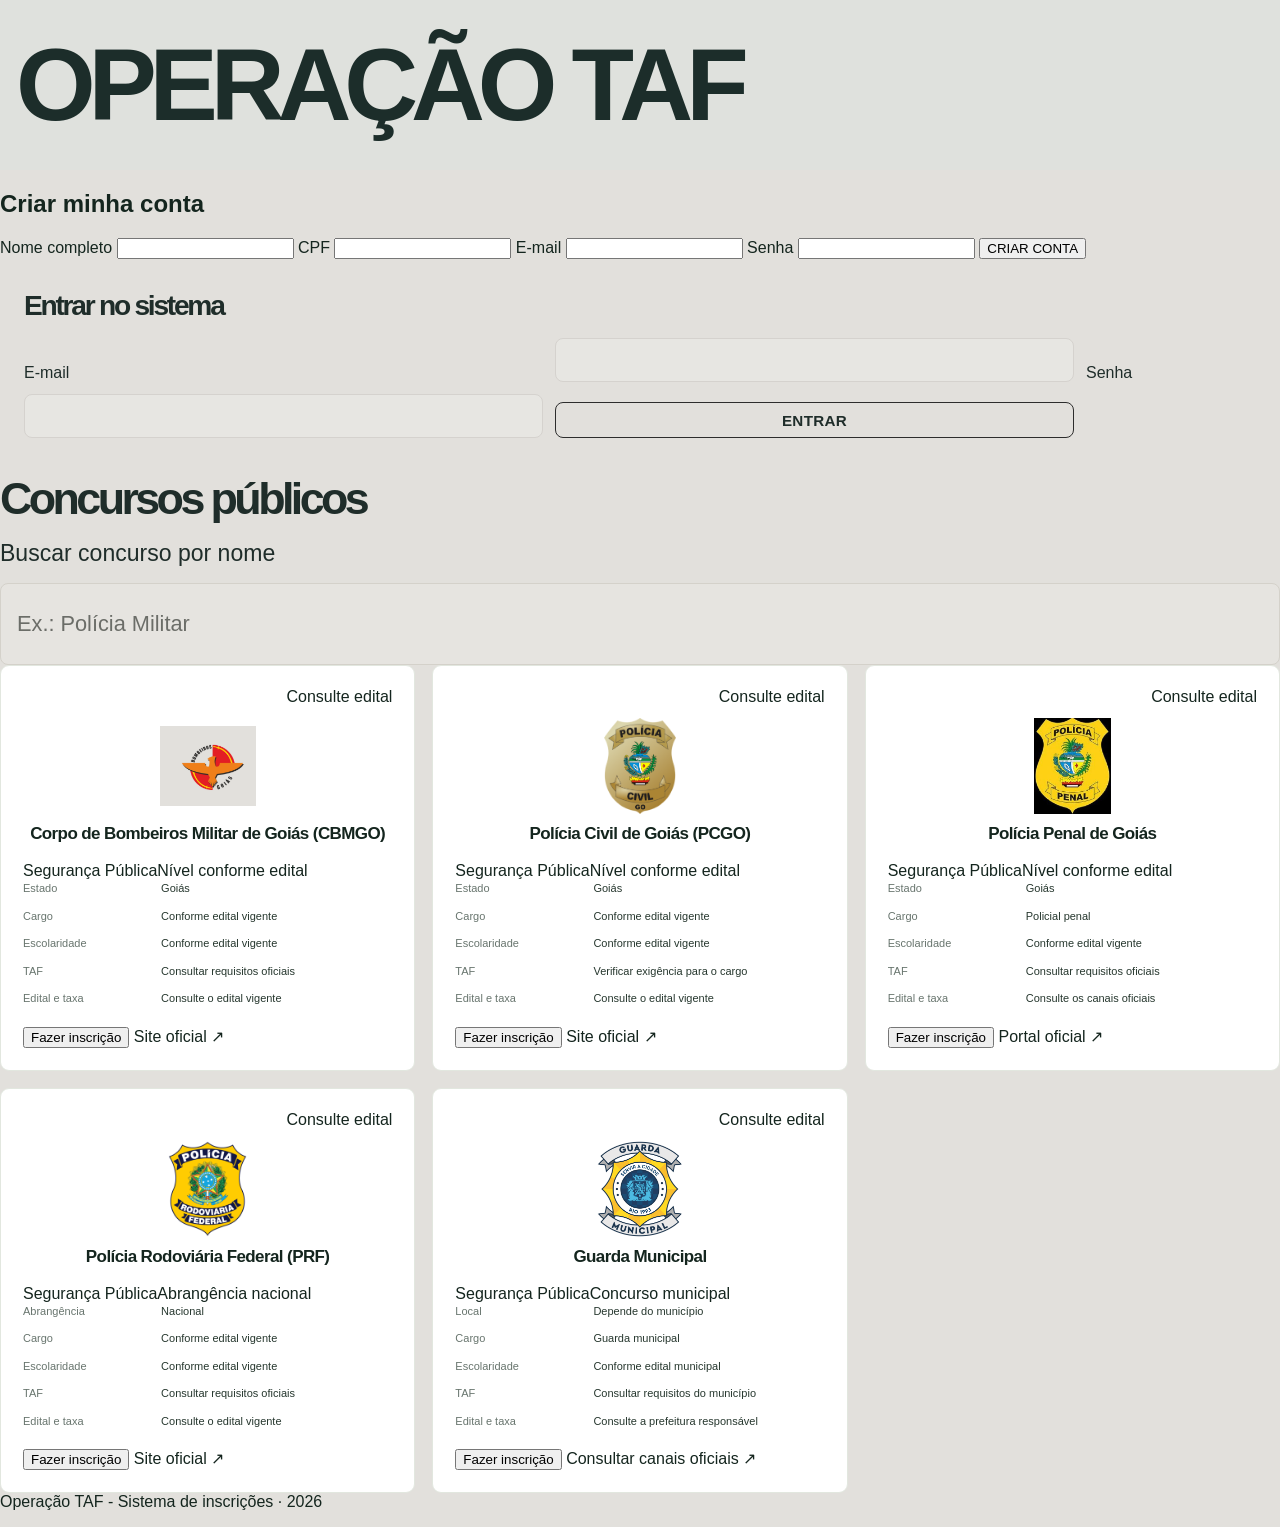
==== commit 34c2aec5: "Atualiza fluxo de inscrição e banco local Co-authored-by: Copilot <223556219+Copilot@users.noreply.g" ====
--- a/index.html
+++ b/index.html
@@ -12,16 +12,20 @@
 
 <body>
 
-<header>
-    <h1>OPERAÇÃO <span>TAF</span></h1>
-    <p>Concursos públicos com Teste de Aptidão Física</p>
+<header class="topbar">
+    <div class="brand-lockup" aria-label="Operação TAF">
+        <div>
+            <h1>OPERAÇÃO <span>TAF</span></h1>
+            <p>Concursos públicos com Teste de Aptidão Física</p>
+        </div>
+    </div>
 </header>
 
 <nav>
     <a href="#cadastro">Criar conta</a>
     <a href="#login">Entrar</a>
     <a href="#concursos">Concursos</a>
-    <a href="#inscricao">Inscrição</a>
+    <a href="inscricao.html">Inscrição</a>
 </nav>
 
 <main>
@@ -32,18 +36,18 @@
 
         <form id="formCadastro">
 
-            <label>Nome completo</label>
-            <input name="nome" required>
-
-            <label>CPF</label>
-            <input name="cpf" required maxlength="14">
-
-            <label>E-mail</label>
-            <input name="email" type="email" required>
-
-            <label>Senha</label>
-            <input name="senha" type="password"
-                   minlength="8" required>
+            <label for="cadastro-nome">Nome completo</label>
+            <input id="cadastro-nome" name="nome" autocomplete="name" required>
+
+            <label for="cadastro-cpf">CPF</label>
+            <input id="cadastro-cpf" name="cpf" inputmode="numeric" autocomplete="off" required maxlength="14">
+
+            <label for="cadastro-email">E-mail</label>
+            <input id="cadastro-email" name="email" type="email" autocomplete="email" required>
+
+            <label for="cadastro-senha">Senha</label>
+            <input id="cadastro-senha" name="senha" type="password"
+                   minlength="8" autocomplete="new-password" required>
 
             <button type="submit">
                 CRIAR CONTA
@@ -51,7 +55,7 @@
 
         </form>
 
-        <div id="mensagemCadastro"></div>
+        <p id="mensagemCadastro" role="status" aria-live="polite"></p>
     </section>
 
     <!-- LOGIN PRÓPRIO -->
@@ -60,11 +64,11 @@
 
         <form id="formLogin">
 
-            <label>E-mail</label>
-            <input name="email" type="email" required>
-
-            <label>Senha</label>
-            <input name="senha" type="password" required>
+            <label for="login-email">E-mail</label>
+            <input id="login-email" name="email" type="email" autocomplete="email" required>
+
+            <label for="login-senha">Senha</label>
+            <input id="login-senha" name="senha" type="password" autocomplete="current-password" required>
 
             <button type="submit">
                 ENTRAR
@@ -72,136 +76,165 @@
 
         </form>
 
-        <div id="mensagemLogin"></div>
+        <p id="mensagemLogin" role="status" aria-live="polite"></p>
     </section>
 
     <!-- CONCURSOS -->
     <section id="concursos">
         <h2>Concursos públicos</h2>
 
-        <article class="card">
-            <h3>Polícia Militar de Goiás</h3>
-            <p>Estado: Goiás</p>
-            <p>TAF: consultar edital</p>
-
-            <button onclick="selecionarConcurso(
-                'Polícia Militar de Goiás'
-            )">
-                Fazer inscrição
-            </button>
-        </article>
-
-        <article class="card">
-            <h3>Corpo de Bombeiros</h3>
-            <p>Estado: Goiás</p>
-            <p>TAF: consultar edital</p>
-
-            <button onclick="selecionarConcurso(
-                'Corpo de Bombeiros'
-            )">
-                Fazer inscrição
-            </button>
-        </article>
-
-        <article class="card">
-            <h3>Polícia Civil de Goiás</h3>
-            <p>Estado: Goiás</p>
-            <p>TAF: verificar edital</p>
-
-            <button onclick="selecionarConcurso(
-                'Polícia Civil de Goiás'
-            )">
-                Fazer inscrição
-            </button>
-        </article>
-
-        <article class="card">
-            <h3>Polícia Penal de Goiás</h3>
-            <p>Estado: Goiás</p>
-            <p>TAF: verificar edital</p>
-
-            <button onclick="selecionarConcurso(
-                'Polícia Penal de Goiás'
-            )">
-                Fazer inscrição
-            </button>
-        </article>
-
-        <article class="card">
-            <h3>Polícia Rodoviária Federal</h3>
-            <p>Abrangência: Nacional</p>
-            <p>TAF: verificar edital</p>
-
-            <button onclick="selecionarConcurso(
-                'Polícia Rodoviária Federal'
-            )">
-                Fazer inscrição
-            </button>
-        </article>
-
-        <article class="card">
-            <h3>Guarda Municipal</h3>
-            <p>Estado: selecionar município</p>
-            <p>TAF: verificar edital</p>
-
-            <button onclick="selecionarConcurso(
-                'Guarda Municipal'
-            )">
-                Fazer inscrição
-            </button>
-        </article>
+        <label class="contest-search-label" for="busca-concurso">
+            Buscar concurso por nome
+            <input
+                class="contest-search-input"
+                id="busca-concurso"
+                type="search"
+                placeholder="Ex.: Polícia Militar"
+                autocomplete="off"
+            >
+        </label>
+
+        <p class="contest-search-empty" id="busca-sem-resultados" role="status" hidden>
+            Nenhum concurso encontrado.
+        </p>
+
+        <div class="contest-grid">
+            <article class="card contest-card">
+                <div class="contest-card-header">
+                    <span class="contest-status">Consulte edital</span>
+                </div>
+                <div class="contest-card-title">
+                    <img
+                        class="contest-card-logo"
+                        src="assets/cbm-goias-logo.png"
+                        alt="Logo do Corpo de Bombeiros Militar de Goiás"
+                    >
+                    <h3>Corpo de Bombeiros Militar de Goiás (CBMGO)</h3>
+                </div>
+                <div class="contest-tags"><span>Segurança Pública</span><span>Nível conforme edital</span></div>
+                <dl class="contest-facts">
+                    <div><dt>Estado</dt><dd>Goiás</dd></div>
+                    <div><dt>Cargo</dt><dd>Conforme edital vigente</dd></div>
+                    <div><dt>Escolaridade</dt><dd>Conforme edital vigente</dd></div>
+                    <div><dt>TAF</dt><dd>Consultar requisitos oficiais</dd></div>
+                    <div><dt>Edital e taxa</dt><dd>Consulte o edital vigente</dd></div>
+                </dl>
+                <div class="contest-actions">
+                    <button class="contest-signup" type="button">Fazer inscrição</button>
+                    <a class="contest-official" href="https://www.bombeiros.go.gov.br/" target="_blank" rel="noopener noreferrer">Site oficial <span aria-hidden="true">↗</span></a>
+                </div>
+            </article>
+
+            <article class="card contest-card">
+                <div class="contest-card-header">
+                    <span class="contest-status">Consulte edital</span>
+                </div>
+                <div class="contest-card-title">
+                    <img
+                        class="contest-card-logo"
+                        src="assets/pcgo-logo.png"
+                        alt="Brasão da Polícia Civil do Estado de Goiás"
+                    >
+                    <h3>Polícia Civil de Goiás (PCGO)</h3>
+                </div>
+                <div class="contest-tags"><span>Segurança Pública</span><span>Nível conforme edital</span></div>
+                <dl class="contest-facts">
+                    <div><dt>Estado</dt><dd>Goiás</dd></div>
+                    <div><dt>Cargo</dt><dd>Conforme edital vigente</dd></div>
+                    <div><dt>Escolaridade</dt><dd>Conforme edital vigente</dd></div>
+                    <div><dt>TAF</dt><dd>Verificar exigência para o cargo</dd></div>
+                    <div><dt>Edital e taxa</dt><dd>Consulte o edital vigente</dd></div>
+                </dl>
+                <div class="contest-actions">
+                    <button class="contest-signup" type="button">Fazer inscrição</button>
+                    <a class="contest-official" href="https://www.policiacivil.go.gov.br/" target="_blank" rel="noopener noreferrer">Site oficial <span aria-hidden="true">↗</span></a>
+                </div>
+            </article>
+
+            <article class="card contest-card">
+                <div class="contest-card-header">
+                    <span class="contest-status">Consulte edital</span>
+                </div>
+                <div class="contest-card-title">
+                    <img
+                        class="contest-card-logo"
+                        src="assets/policia-penal-goias.png"
+                        alt="Brasão da Polícia Penal de Goiás"
+                    >
+                    <h3>Polícia Penal de Goiás</h3>
+                </div>
+                <div class="contest-tags"><span>Segurança Pública</span><span>Nível conforme edital</span></div>
+                <dl class="contest-facts">
+                    <div><dt>Estado</dt><dd>Goiás</dd></div>
+                    <div><dt>Cargo</dt><dd>Policial penal</dd></div>
+                    <div><dt>Escolaridade</dt><dd>Conforme edital vigente</dd></div>
+                    <div><dt>TAF</dt><dd>Consultar requisitos oficiais</dd></div>
+                    <div><dt>Edital e taxa</dt><dd>Consulte os canais oficiais</dd></div>
+                </dl>
+                <div class="contest-actions">
+                    <button class="contest-signup" type="button">Fazer inscrição</button>
+                    <a class="contest-official" href="https://www.go.gov.br/" target="_blank" rel="noopener noreferrer">Portal oficial <span aria-hidden="true">↗</span></a>
+                </div>
+            </article>
+
+            <article class="card contest-card">
+                <div class="contest-card-header">
+                    <span class="contest-status">Consulte edital</span>
+                </div>
+                <div class="contest-card-title">
+                    <img
+                        class="contest-card-logo"
+                        src="assets/prf-logo.png"
+                        alt="Brasão da Polícia Rodoviária Federal"
+                    >
+                    <h3>Polícia Rodoviária Federal (PRF)</h3>
+                </div>
+                <div class="contest-tags"><span>Segurança Pública</span><span>Abrangência nacional</span></div>
+                <dl class="contest-facts">
+                    <div><dt>Abrangência</dt><dd>Nacional</dd></div>
+                    <div><dt>Cargo</dt><dd>Conforme edital vigente</dd></div>
+                    <div><dt>Escolaridade</dt><dd>Conforme edital vigente</dd></div>
+                    <div><dt>TAF</dt><dd>Consultar requisitos oficiais</dd></div>
+                    <div><dt>Edital e taxa</dt><dd>Consulte o edital vigente</dd></div>
+                </dl>
+                <div class="contest-actions">
+                    <button class="contest-signup" type="button">Fazer inscrição</button>
+                    <a class="contest-official" href="https://www.gov.br/prf/pt-br" target="_blank" rel="noopener noreferrer">Site oficial <span aria-hidden="true">↗</span></a>
+                </div>
+            </article>
+
+            <article class="card contest-card">
+                <div class="contest-card-header">
+                    <span class="contest-status">Consulte edital</span>
+                </div>
+                <div class="contest-card-title">
+                    <img
+                        class="contest-card-logo"
+                        src="assets/guarda-municipal-logo.png"
+                        alt="Brasão da Guarda Municipal"
+                    >
+                    <h3>Guarda Municipal</h3>
+                </div>
+                <div class="contest-tags"><span>Segurança Pública</span><span>Concurso municipal</span></div>
+                <dl class="contest-facts">
+                    <div><dt>Local</dt><dd>Depende do município</dd></div>
+                    <div><dt>Cargo</dt><dd>Guarda municipal</dd></div>
+                    <div><dt>Escolaridade</dt><dd>Conforme edital municipal</dd></div>
+                    <div><dt>TAF</dt><dd>Consultar requisitos do município</dd></div>
+                    <div><dt>Edital e taxa</dt><dd>Consulte a prefeitura responsável</dd></div>
+                </dl>
+                <div class="contest-actions">
+                    <button class="contest-signup" type="button">Fazer inscrição</button>
+                    <a class="contest-official" href="https://www.gov.br/" target="_blank" rel="noopener noreferrer">Consultar canais oficiais <span aria-hidden="true">↗</span></a>
+                </div>
+            </article>
+        </div>
     </section>
 
-    <!-- INSCRIÇÃO -->
-    <section id="inscricao">
-        <h2>Inscrição no concurso</h2>
-
-        <form id="formInscricao">
-
-            <label>Concurso</label>
-            <input id="concurso" name="concurso"
-                   readonly required>
-
-            <label>Escolaridade</label>
-
-            <select name="escolaridade" required>
-                <option value="">Selecione</option>
-                <option>Ensino Médio</option>
-                <option>Ensino Superior</option>
-            </select>
-
-            <button type="submit">
-                CONFIRMAR INSCRIÇÃO
-            </button>
-
-        </form>
-
-        <div id="mensagemInscricao"></div>
-    </section>
-
-    <!-- CONSULTA -->
-    <section id="consulta">
-        <h2>Consultar inscrição</h2>
-
-        <form id="formConsulta">
-
-            <label>Protocolo</label>
-
-            <input name="protocolo" required>
-
-            <button type="submit">
-                CONSULTAR
-            </button>
-
-        </form>
-
-        <div id="resultadoConsulta"></div>
-    </section>
-
 </main>
 
 <footer>
-    <p>Operação TAF - Sistema de inscrições</p>
+    <p>Operação TAF - Sistema de inscrições · <span id="current-year">2026</span></p>
 </footer>
 
 <script src="app.js"></script>
--- a/styles.css
+++ b/styles.css
@@ -21,8 +21,9 @@
 
 body {
   margin: 0;
-  background: var(--paper);
+  background: #e2e0dc;
   color: var(--ink);
+  font-family: "Segoe UI", Arial, sans-serif;
 }
 
 a {
@@ -30,13 +31,53 @@
   text-decoration: none;
 }
 
+.topbar {
+  padding: 0 16px;
+  background: #dfe1dd;
+}
+
+.brand-lockup {
+  display: flex;
+  align-items: center;
+  justify-content: flex-start;
+  gap: 8px;
+  min-height: 170px;
+}
+
+.topbar h1 {
+  margin: 0;
+  color: #1c2d2a;
+  font-family: Impact, "Arial Black", "Segoe UI", sans-serif;
+  font-size: clamp(2.5rem, 8vw, 12rem);
+  font-weight: 900;
+  line-height: 0.72;
+  letter-spacing: -0.07em;
+  text-transform: uppercase;
+  white-space: nowrap;
+}
+
+.topbar h1 span {
+  color: #1c2d2a;
+}
+
+.topbar .brand-lockup p,
+nav {
+  display: none;
+}
+
+@media (max-width: 680px) {
+  .brand-lockup {
+    min-height: 120px;
+  }
+}
+
 .site-header,
 .site-footer {
   display: flex;
   align-items: center;
   justify-content: space-between;
   gap: 24px;
-  padding: 20px max(calc((100vw - 1160px) / 2), 6vw);
+  padding: 20px max(calc((100vw - 200px) / 2), 6vw);
 }
 
 .site-header {
@@ -54,7 +95,7 @@
 }
 
 .brand strong {
-  font-weight: 800;
+  font-weight: 500;
 }
 
 .brand-mark,
@@ -78,7 +119,7 @@
   gap: 30px;
   color: #536159;
   font-size: 13px;
-  font-weight: 600;
+  font-weight: 300;
 }
 
 .site-nav a:hover,
@@ -89,7 +130,7 @@
 .hero,
 .contests-section,
 .about-section {
-  width: min(1160px, 88vw);
+  width: min(600px, 88vw);
   margin: 0 auto;
 }
 
@@ -106,7 +147,7 @@
   margin: 0 0 18px;
   color: #64746a;
   font-size: 10px;
-  font-weight: 700;
+  font-weight: 400;
   letter-spacing: 0.15em;
 }
 
@@ -121,8 +162,7 @@
 }
 
 h1,
-h2,
-h3,
+
 p {
   margin-top: 0;
 }
@@ -137,7 +177,7 @@
 
 h1 {
   margin-bottom: 20px;
-  font-size: clamp(38px, 5vw, 58px);
+  font-size: clamp(3.2rem, 5vw, 6rem);
   font-weight: 700;
   line-height: 1.12;
 }
@@ -147,7 +187,7 @@
 }
 
 .hero-description {
-  max-width: 440px;
+  max-width: 400px;
   margin-bottom: 29px;
   color: var(--muted);
   font-size: 15px;
@@ -162,7 +202,7 @@
   gap: 20px;
   border-radius: 7px;
   font-size: 13px;
-  font-weight: 700;
+  font-weight: 400;
   transition: transform 160ms ease, background 160ms ease;
 }
 
@@ -379,18 +419,172 @@
   transition: transform 160ms ease, box-shadow 160ms ease;
 }
 
-.contest-search-label {
-  display: flex;
-  max-width: 400px;
+.contest-card-header {
+  display: flex;
+  align-items: center;
+  justify-content: flex-end;
+  gap: 12px;
+  margin-bottom: 12px;
+}
+
+.contest-card-title {
+  display: flex;
+  flex-direction: column;
+  align-items: center;
+  gap: 8px;
+  margin-bottom: 16px;
+}
+
+.contest-card-logo {
+  width: 96px;
+  height: 96px;
+  flex: 0 0 96px;
+  object-fit: contain;
+}
+
+#login {
+  width: min(100%, 1400px);
+  margin: 0 auto;
+  padding: 18px 24px 0;
+}
+
+#login h2 {
+  margin: 0 0 20px;
+  color: #1f2d2a;
+  font-size: clamp(1.7rem, 2.2vw, 2.5rem);
+  font-weight: 800;
+  line-height: 0.9;
+  letter-spacing: -0.08em;
+}
+
+#formLogin {
+  display: grid;
+  grid-template-columns: minmax(180px, 1fr) minmax(180px, 1fr) 170px;
+  gap: 12px;
+  align-items: end;
+  margin-bottom: 22px;
+}
+
+#formLogin label {
+  display: flex;
   flex-direction: column;
   gap: 8px;
-  margin: 0 0 24px;
+  color: #1f2d2a;
+  font-size: 1rem;
+  font-weight: 500;
+}
+
+#formLogin input {
+  width: 100%;
+  min-height: 44px;
+  padding: 0 14px;
+  border: 1px solid #d5d2ce;
+  border-radius: 8px;
+  background: rgba(255, 255, 255, 0.18);
+  color: #1f2d2a;
+  font: inherit;
+  font-size: 1rem;
+}
+
+#formLogin button {
+  min-height: 36px;
+  border: 1px solid #2d2d2d;
+  border-radius: 8px;
+  background: transparent;
+  color: #1f2d2a;
+  font: inherit;
+  font-size: 0.95rem;
+  font-weight: 700;
+  letter-spacing: 0.02em;
+  cursor: pointer;
+}
+
+#concursos {
+  padding-top: 18px;
+}
+
+#concursos h2 {
+  margin: 0 0 22px;
+  color: #1f2d2a;
+  font-size: clamp(2.4rem, 3.5vw, 4.6rem);
+  font-weight: 800;
+  line-height: 0.9;
+  letter-spacing: -0.08em;
+}
+
+.contest-search-label {
+  display: flex;
+  flex-direction: column;
+  gap: 16px;
+  margin: 0;
+  color: #1f2d2a;
+  font-size: clamp(1.4rem, 1.8vw, 2.2rem);
+  font-weight: 500;
+}
+
+.contest-search-input {
+  width: 100%;
+  min-height: 82px;
+  padding: 0 16px;
+  border: 1px solid #d4d1ca;
+  border-radius: 8px;
+  background: rgba(255, 255, 255, 0.12);
+  color: #1f2d2a;
+  font: inherit;
+  font-size: clamp(1.2rem, 1.7vw, 2rem);
+}
+
+.contest-search-input::placeholder {
+  color: #6b6d68;
+  opacity: 1;
+}
+
+.contest-search-input:focus {
+  border-color: #8ebc5d;
+  outline: 3px solid rgb(142 188 93 / 15%);
+}
+
+.registration-page {
+  width: min(760px, 88vw);
+  min-height: calc(100vh - 150px);
+  margin: 0 auto;
+  padding: 64px 0;
+}
+
+.registration-page h1 {
+  font-size: clamp(32px, 4vw, 46px);
+}
+
+.registration-intro {
+  max-width: 600px;
+  margin-bottom: 28px;
+  color: var(--muted);
+  font-size: 14px;
+  line-height: 1.7;
+}
+
+.registration-form {
+  display: grid;
+  grid-template-columns: repeat(2, minmax(0, 1fr));
+  gap: 16px;
+  padding: 26px;
+  border: 1px solid var(--line);
+  border-radius: 9px;
+  background: #fff;
+}
+
+.registration-form label {
+  display: flex;
+  flex-direction: column;
+  gap: 8px;
   font-size: 12px;
   font-weight: 600;
 }
 
-.contest-search-input {
-  min-height: 43px;
+.registration-form input,
+.registration-form select {
+  width: 100%;
+  min-height: 44px;
   padding: 0 12px;
   border: 1px solid var(--line);
   border-radius: 5px;
@@ -400,9 +594,53 @@
   font-weight: 400;
 }
 
-.contest-search-input:focus {
+.registration-form input:focus,
+.registration-form select:focus {
   border-color: #8ebc5d;
   outline: 3px solid rgb(142 188 93 / 15%);
+}
+
+.registration-form .form-wide {
+  grid-column: 1 / -1;
+}
+
+.registration-form button {
+  min-height: 48px;
+  border: 0;
+  border-radius: 6px;
+  background: var(--green-dark);
+  color: #fff;
+  cursor: pointer;
+  font: inherit;
+  font-size: 12px;
+  font-weight: 700;
+}
+
+.registration-form button:hover {
+  background: #28523b;
+}
+
+.registration-notice,
+.registration-message {
+  color: var(--muted);
+  font-size: 12px;
+  line-height: 1.7;
+}
+
+.registration-notice {
+  margin: 18px 0 0;
+}
+
+.registration-message {
+  margin-top: 16px;
+}
+
+.registration-back {
+  display: inline-block;
+  margin-top: 22px;
+  color: #365d2b;
+  font-size: 13px;
+  font-weight: 700;
 }
 
 .contest-search-empty {
@@ -459,6 +697,13 @@
   line-height: 1.4;
 }
 
+.contest-card-title h3 {
+  min-width: 0;
+  min-height: 0;
+  margin: 0;
+  text-align: center;
+}
+
 .contest-card dl {
   display: grid;
   gap: 11px;
@@ -580,6 +825,19 @@
     gap: 22px;
   }
 
+  .registration-page {
+    padding: 46px 0;
+  }
+
+  .registration-form {
+    grid-template-columns: 1fr;
+    padding: 20px;
+  }
+
+  .registration-form .form-wide {
+    grid-column: auto;
+  }
+
   .hero {
     grid-template-columns: 1fr;
     gap: 38px;
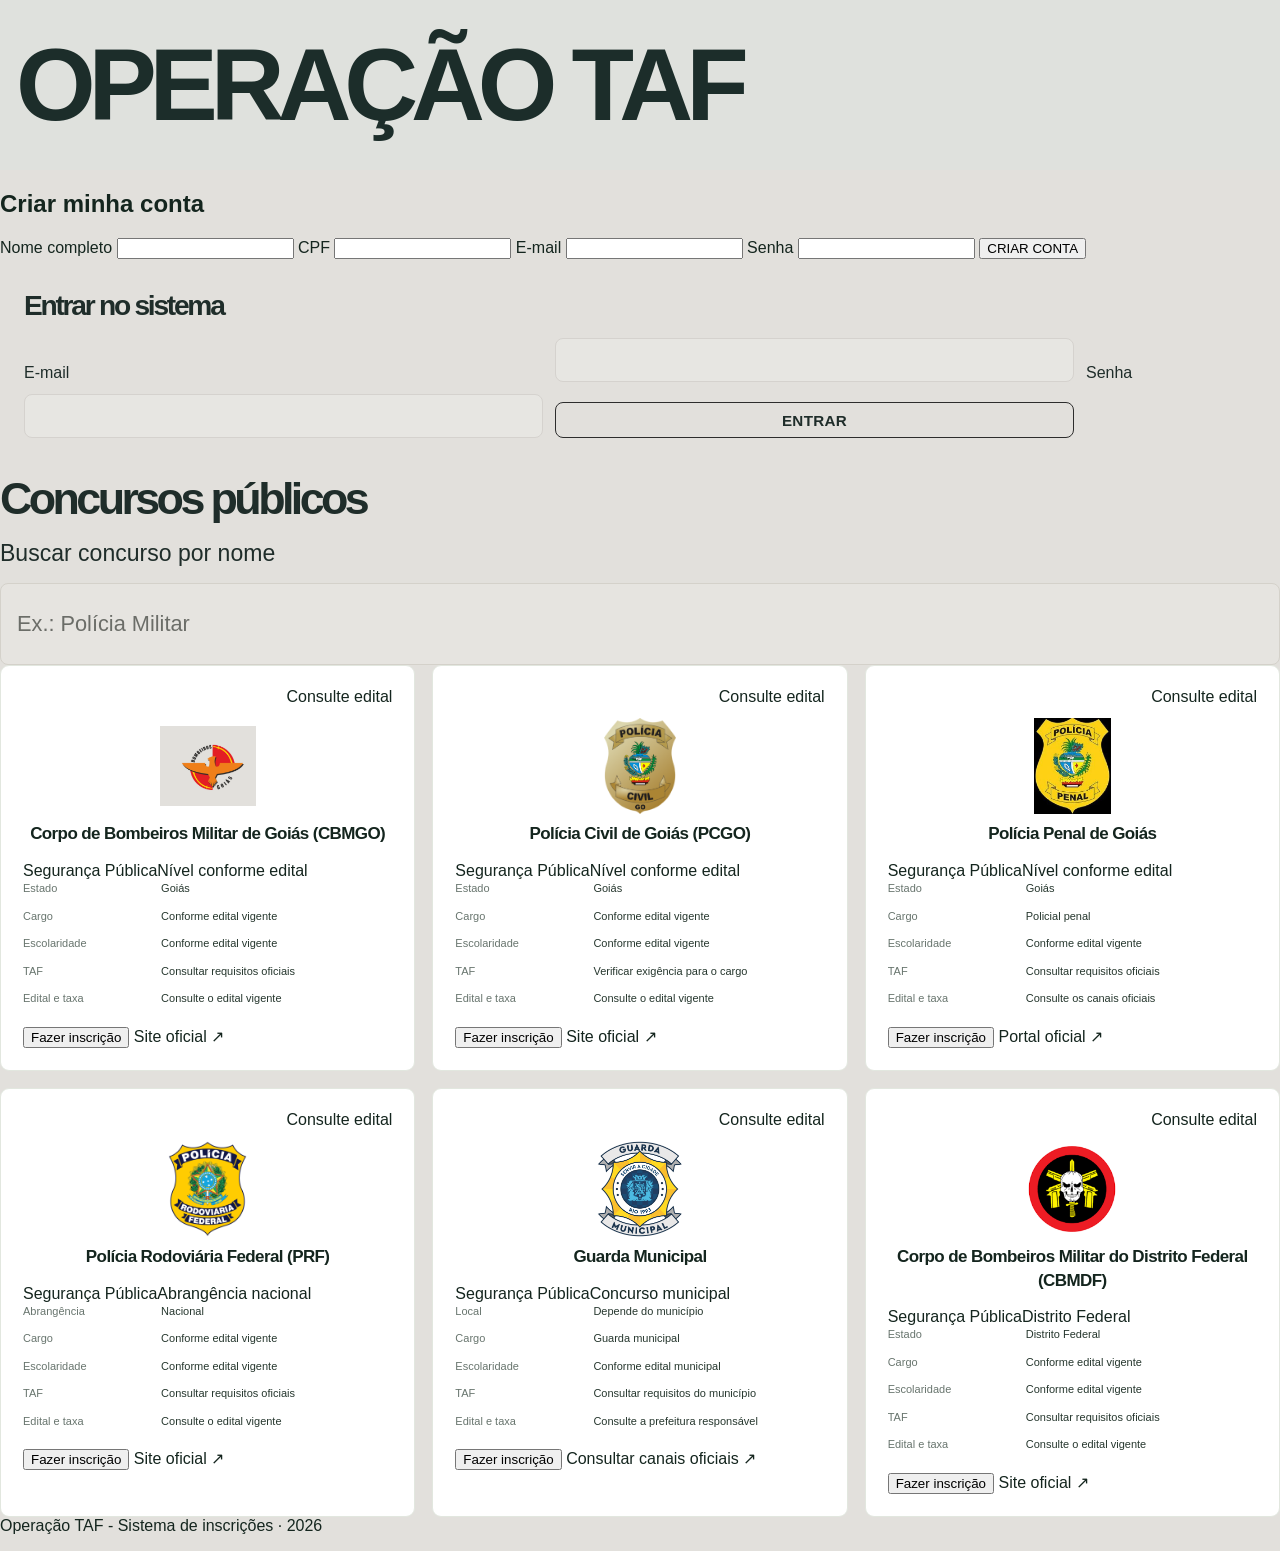
==== commit 30d68af5: "Adiciona concurso do CBMDF Co-authored-by: Copilot <223556219+Copilot@users.noreply.github.com>" ====
--- a/index.html
+++ b/index.html
@@ -228,6 +228,32 @@
                     <a class="contest-official" href="https://www.gov.br/" target="_blank" rel="noopener noreferrer">Consultar canais oficiais <span aria-hidden="true">↗</span></a>
                 </div>
             </article>
+
+            <article class="card contest-card">
+                <div class="contest-card-header">
+                    <span class="contest-status">Consulte edital</span>
+                </div>
+                <div class="contest-card-title">
+                    <img
+                        class="contest-card-logo"
+                        src="assets/cbm-df-logo.png"
+                        alt="Logo do Corpo de Bombeiros Militar do Distrito Federal"
+                    >
+                    <h3>Corpo de Bombeiros Militar do Distrito Federal (CBMDF)</h3>
+                </div>
+                <div class="contest-tags"><span>Segurança Pública</span><span>Distrito Federal</span></div>
+                <dl class="contest-facts">
+                    <div><dt>Estado</dt><dd>Distrito Federal</dd></div>
+                    <div><dt>Cargo</dt><dd>Conforme edital vigente</dd></div>
+                    <div><dt>Escolaridade</dt><dd>Conforme edital vigente</dd></div>
+                    <div><dt>TAF</dt><dd>Consultar requisitos oficiais</dd></div>
+                    <div><dt>Edital e taxa</dt><dd>Consulte o edital vigente</dd></div>
+                </dl>
+                <div class="contest-actions">
+                    <button class="contest-signup" type="button">Fazer inscrição</button>
+                    <a class="contest-official" href="https://www.cbm.df.gov.br/" target="_blank" rel="noopener noreferrer">Site oficial <span aria-hidden="true">↗</span></a>
+                </div>
+            </article>
         </div>
     </section>
 
